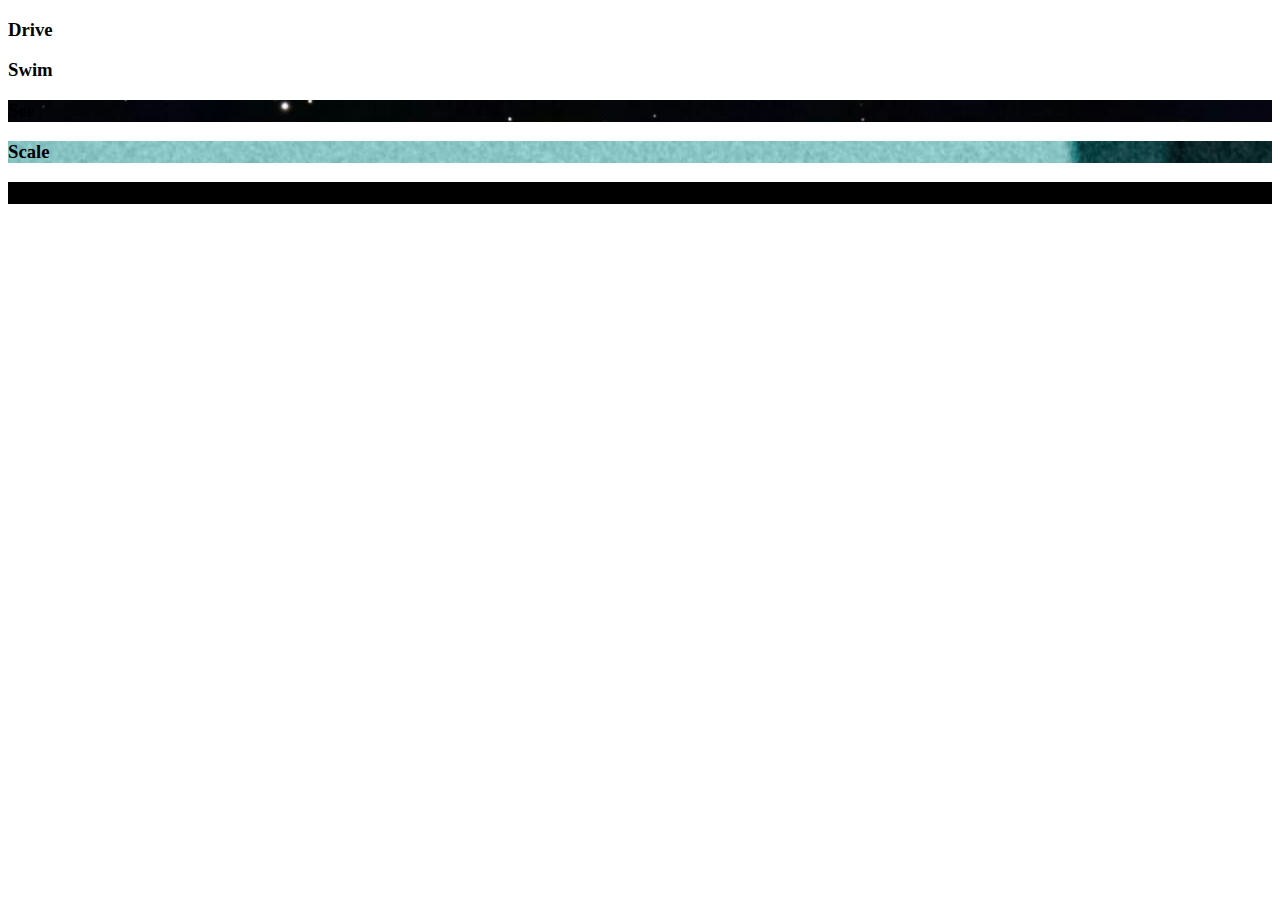
==== expanding.html @ cea56746 "Wed, Feb 28, 2024, 10:10 AM -08:00" ====
<!DOCTYPE html>
<html lang= "eng">
    <head>
        <title>Expanding</title>
        <link rel = "stylesheet" href="css/epanding.css">

    </head>
    <body>
        <div class = "container">
            <div class = "panel" style="background-image: url('css/images/cityscape.jpg')">
                <h3> Drive </h3>
                    </div>
            <div class = "panel" style="background-image: url('css/images/dive.jpg')">
                <h3> Swim </h3>
                    </div>
            <div class = "panel" style="background-image: url('css/images/galaxy.jpg')">
                <h3> See </h3>
                    </div>
            <div class = "panel" style="background-image: url('css/images/skyscraper.jpg')">
                <h3> Scale </h3>
                    </div>
            <div class = "panel" style="background-image: url('css/images/peopleinside.jpg')">
                <h3> Look </h3>
                    </div>
        </div>
    </body>
<script src = "js/expanding..js"></script>
</html>
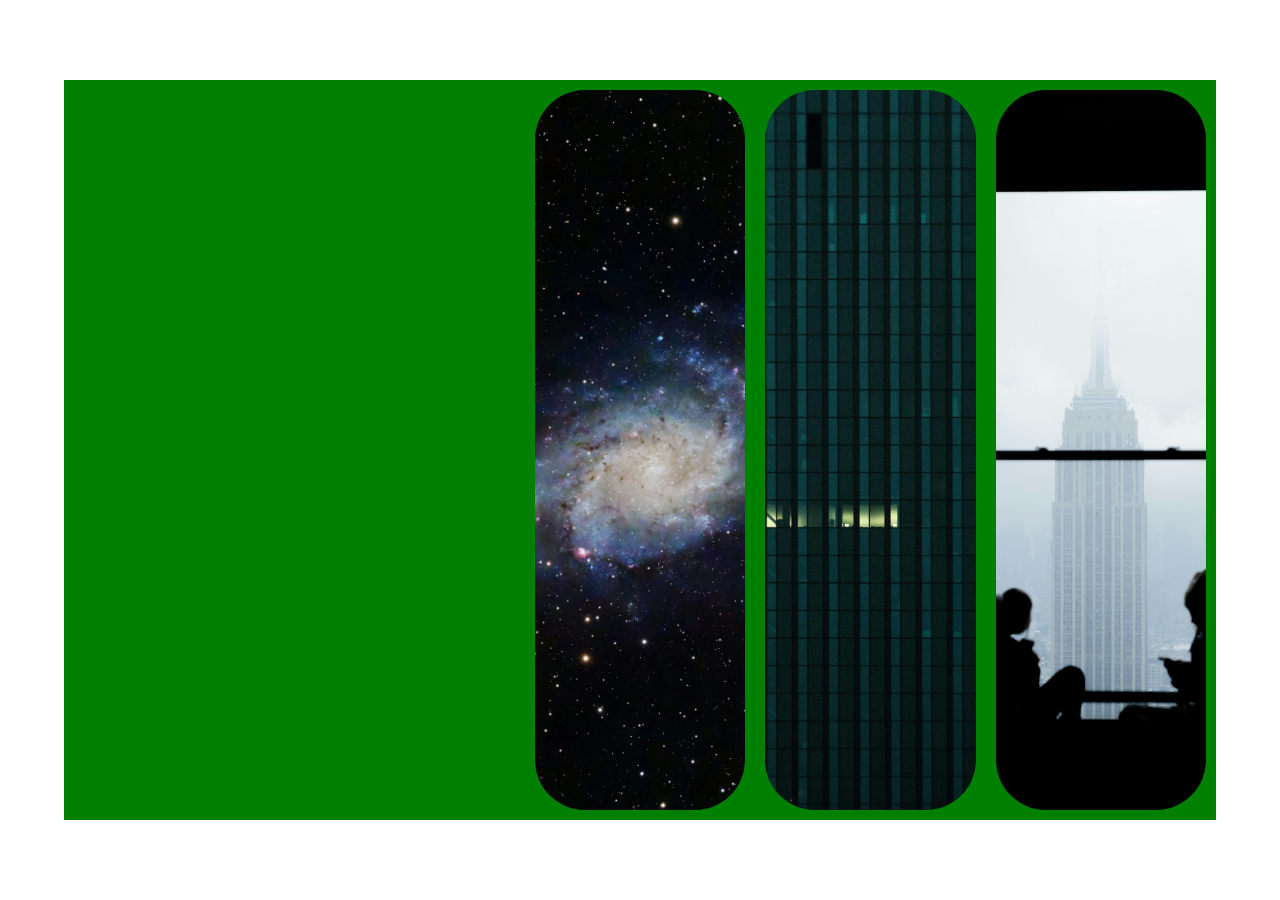
==== commit c78b3a8e: "Wed, Feb 28, 2024, 10:16 AM -08:00" ====
--- a/expanding.html
+++ b/expanding.html
@@ -1,8 +1,9 @@
+
 <!DOCTYPE html>
-<html lang= "eng">
+<html lang= "en">
     <head>
         <title>Expanding</title>
-        <link rel = "stylesheet" href="css/epanding.css">
+        <link rel = "stylesheet" href ="css/expanding.css">
 
     </head>
     <body>
--- a/css/expanding.css
+++ b/css/expanding.css
@@ -0,0 +1,69 @@
+
+
+* {
+    box-sizing: border-box;
+}
+
+body {
+    height: 100vh;
+    display: flex;
+    align-items: center;
+    justify-content: center;
+    margin: 0;
+}
+
+
+.container {
+    width: 90vw;
+    background-color: green;
+    display: flex;
+
+}
+
+.panel {
+    background-size: cover;
+    background-position: center;
+    background-repeat: no repeat;
+    height: 80vh;
+    border-radius: 50px;
+    color: white;
+    cursor: pointer;
+    flex: 0.5;
+    margin: 10px;
+    position: relative;
+    transition: flex is ease-in;
+
+}
+
+.panel.active {
+    flex: 5;
+}
+
+
+.panel h3 {
+    font-size: 24px;
+    position: absolute;
+    bottom: 20px;
+    left: 20px;
+    margin: 0;
+    opacity: 0;
+}
+
+
+.panel.active h3 {
+    opacity: 1;
+    transition: opacity .6s ease-in 0.4s;
+}
+
+
+@media (max-width: 480px) {
+    .panel:nth-of-type(4){
+        display: none;
+    }
+    .panel:nth-of-type(5){
+        display: none;
+    }
+    .container {
+        width: 100vw;
+    }
+}
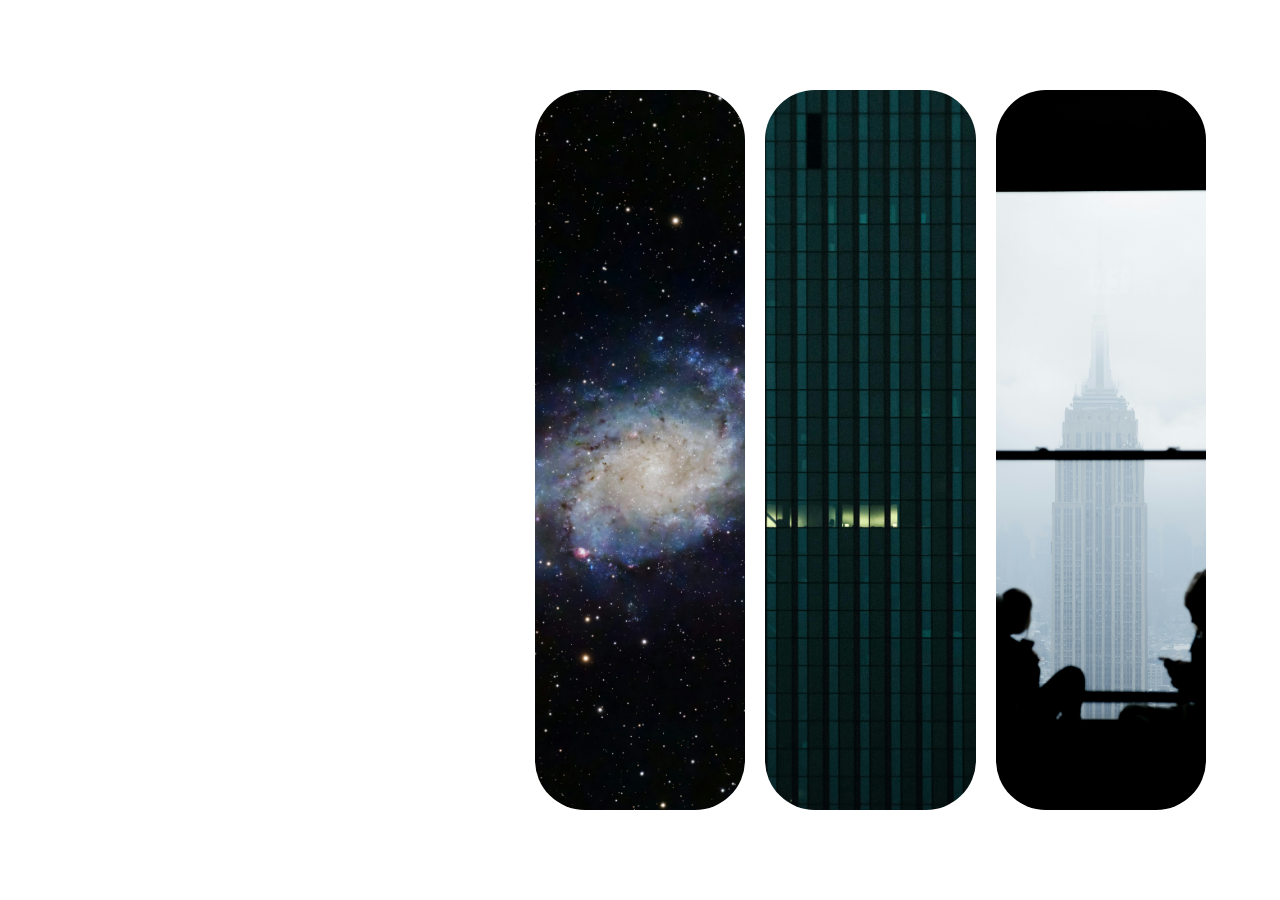
==== commit 99948182: "Wed, Feb 28, 2024, 10:18 AM -08:00" ====
--- a/expanding.html
+++ b/expanding.html
@@ -1,4 +1,3 @@
-
 <!DOCTYPE html>
 <html lang= "en">
     <head>
@@ -25,5 +24,5 @@
                     </div>
         </div>
     </body>
-<script src = "js/expanding..js"></script>
+<script src = "js/expanding.js"></script>
 </html>
--- a/css/expanding.css
+++ b/css/expanding.css
@@ -15,7 +15,6 @@
 
 .container {
     width: 90vw;
-    background-color: green;
     display: flex;
 
 }
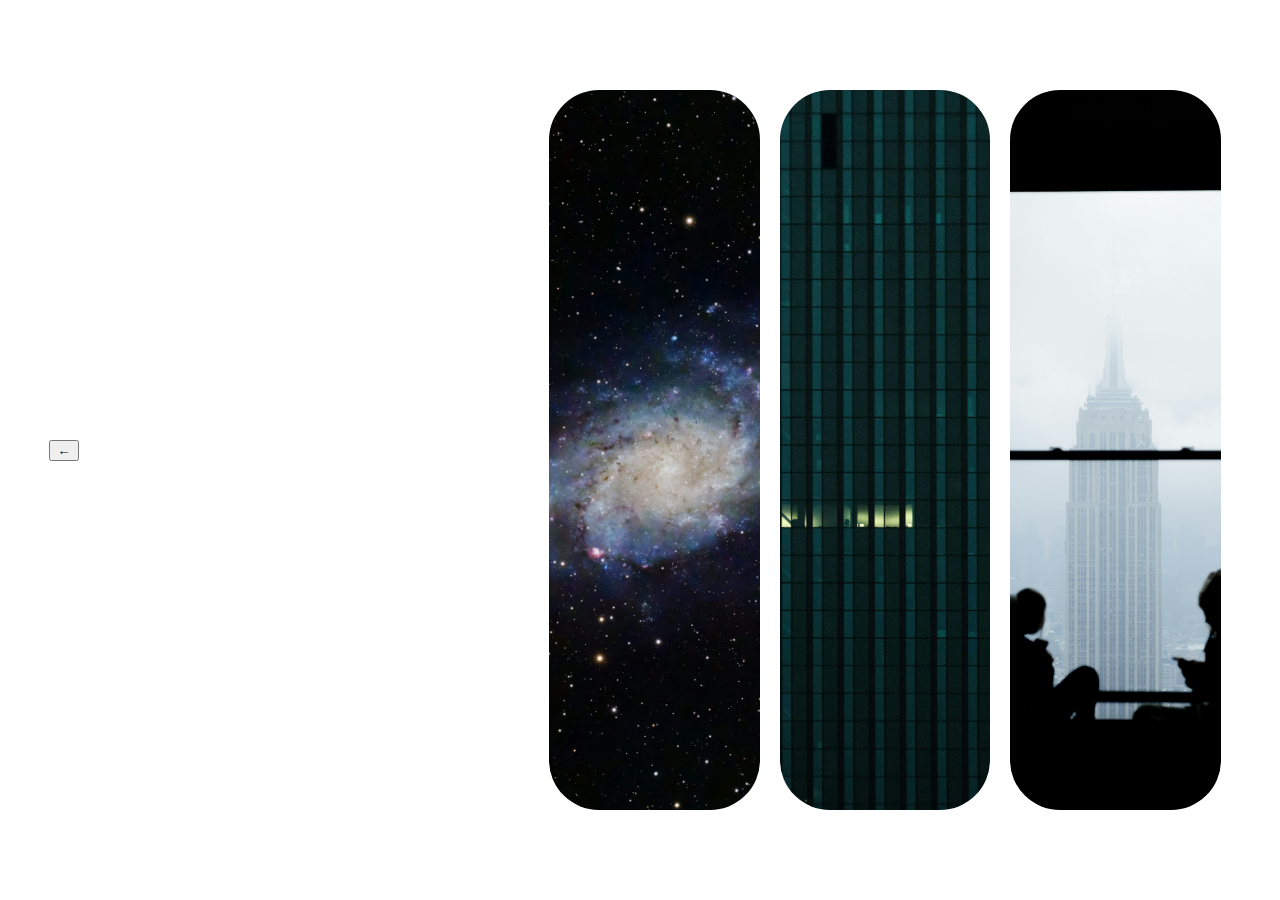
==== commit 7f25bf19: "Wed, Mar 13, 2024, 8:34 PM -07:00" ====
--- a/expanding.html
+++ b/expanding.html
@@ -6,6 +6,11 @@
 
     </head>
     <body>
+
+        <form>
+            <input type="button" value="←" onclick="history.back()">
+           </form>
+
         <div class = "container">
             <div class = "panel" style="background-image: url('css/images/cityscape.jpg')">
                 <h3> Drive </h3>
--- a/css/expanding.css
+++ b/css/expanding.css
@@ -30,7 +30,7 @@
     flex: 0.5;
     margin: 10px;
     position: relative;
-    transition: flex is ease-in;
+    transition: flex 1s ease-in;
 
 }
 
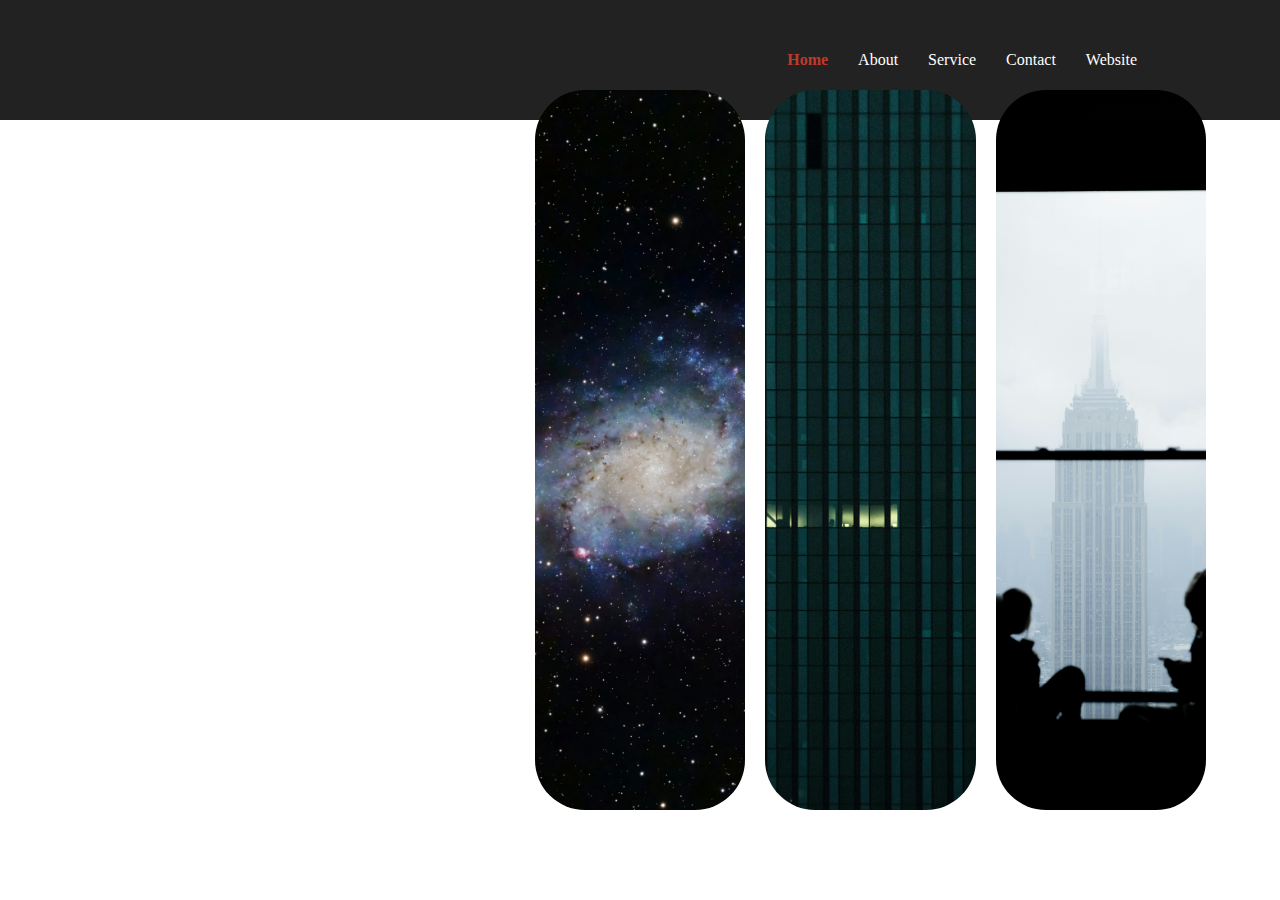
==== commit 2dc3d726: "Sun, Mar 17, 2024, 6:25 PM -07:00" ====
--- a/expanding.html
+++ b/expanding.html
@@ -3,13 +3,22 @@
     <head>
         <title>Expanding</title>
         <link rel = "stylesheet" href ="css/expanding.css">
+        <link rel = "stylesheet" href ="css/universal.css">
 
     </head>
     <body>
-
-        <form>
-            <input type="button" value="←" onclick="history.back()">
-           </form>
+    <nav class = "nav">
+        <div class = "container">
+        <h1 class = "logo"><a href = "navigation.html"> </a></h1>
+        <ul>
+            <li><a href = "#" class = "current">Home</a></li>
+            <li><a href = "#">About</a></li>
+            <li><a href = "#" >Service</a></li>
+            <li><a href = "#" >Contact</a></li>
+            <li><a href = "https://mattrodriguez004.github.io/website1/" >Website</a></li>
+        </ul>
+        </div>
+    </nav>
 
         <div class = "container">
             <div class = "panel" style="background-image: url('css/images/cityscape.jpg')">
@@ -30,4 +39,5 @@
         </div>
     </body>
 <script src = "js/expanding.js"></script>
+<script src = "js/universal.js"></script>
 </html>
--- a/css/universal.css
+++ b/css/universal.css
@@ -0,0 +1,49 @@
+.nav {
+    position: fixed;
+    background-color: #222;
+    top: 0;
+    left: 0;
+    right: 0;
+    transition: all 0.3s ease-in-out;
+  }
+
+  .nav .container {
+    display: flex;
+    justify-content: space-between;
+    align-items: center;
+    padding: 20px 0;
+    transition: all 0.3s ease-in-out;
+  }
+
+  .nav ul {
+    display: flex;
+    list-style-type: none;
+    align-items: center;
+    justify-content: center;
+  }
+
+  .nav a {
+    color: white;
+    text-decoration: none;
+    padding: 7px 15px;
+    transition: all 0.3s ease-in-out;
+  }
+
+  .nav.active {
+    background-color: white;
+    box-shadow: 0 2px 10px rgba(0,0,0,0.3);
+  }
+
+  .nav.active a {
+    color: black;
+  }
+
+  .nav.active .container {
+    padding: 10px 0;
+  }
+
+  .nav a.current,
+  .nav a:hover {
+    color: rgb(192,57,43);
+    font-weight: bold;
+  }
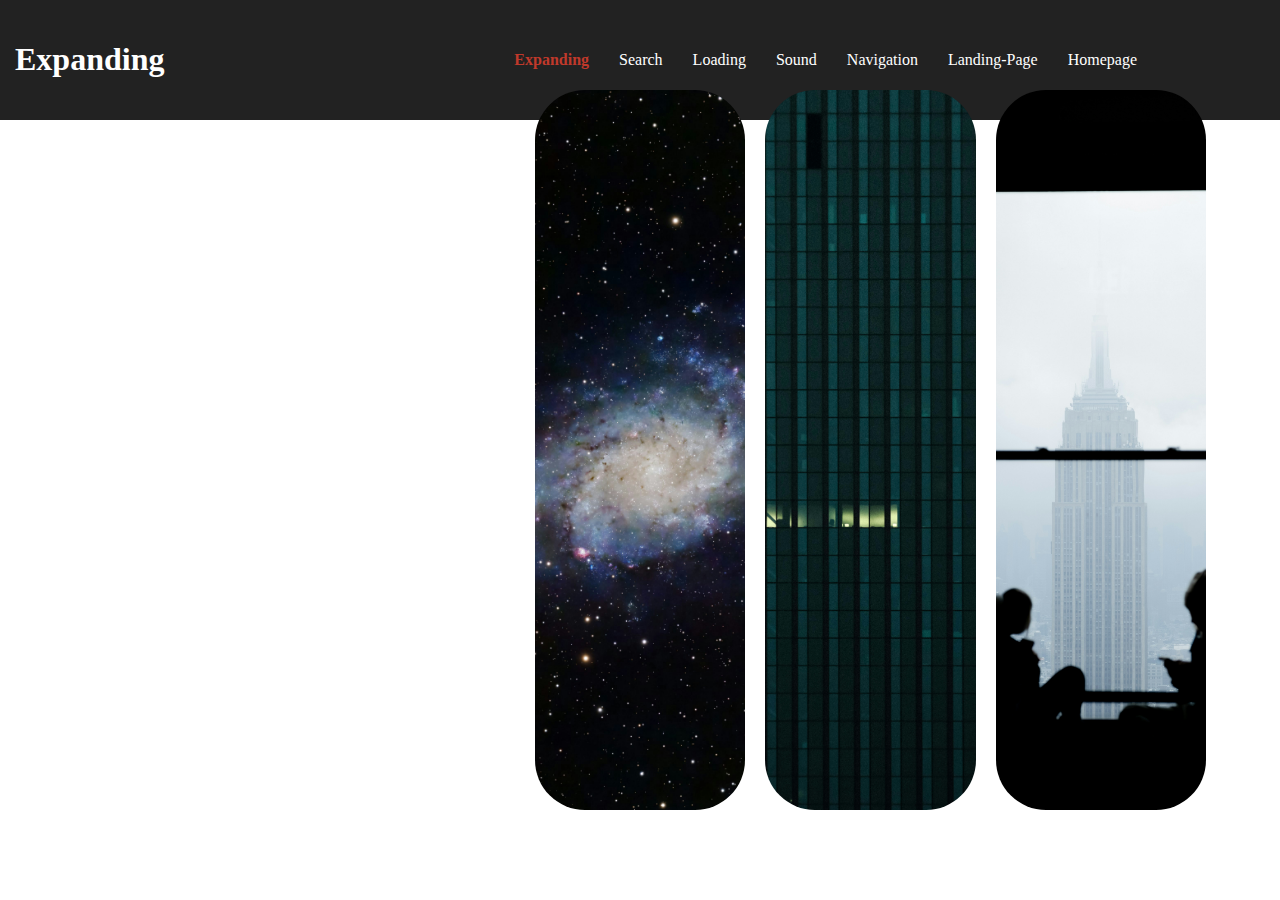
==== commit f286dbe2: "og" ====
--- a/expanding.html
+++ b/expanding.html
@@ -7,16 +7,19 @@
 
     </head>
     <body>
-    <nav class = "nav">
-        <div class = "container">
-        <h1 class = "logo"><a href = "navigation.html"> </a></h1>
-        <ul>
-            <li><a href = "#" class = "current">Home</a></li>
-            <li><a href = "#">About</a></li>
-            <li><a href = "#" >Service</a></li>
-            <li><a href = "#" >Contact</a></li>
-            <li><a href = "https://mattrodriguez004.github.io/website1/" >Website</a></li>
-        </ul>
+        <nav class="nav">
+            <div class="container">
+                <h1 class="logo"><a href="index.html"> Expanding</a></h1>
+                <ul>
+                    <li><a href="#" class="current">Expanding</a></li>
+                    <li><a href="http://127.0.0.1:5500/website1/search.html">Search</a></li>
+                    <li><a href="http://127.0.0.1:5500/website1/loading.html">Loading</a></li>
+                    <li><a href="http://127.0.0.1:5500/website1/sound.html">Sound</a></li>
+                    <li><a href="http://127.0.0.1:5500/website1/navigation.html">Navigation</a></li>
+                    <li><a href="http://127.0.0.1:5500/website1/landingpage.html">Landing-Page</a></li>
+                    <li><a href="https://mattrodriguez004.github.io/website1/">Homepage</a></li>
+
+                </ul>
         </div>
     </nav>
 
--- a/css/universal.css
+++ b/css/universal.css
@@ -1,3 +1,26 @@
+
+
+body {
+  height: 100vh;
+  display: flex;
+  align-items: center;
+  justify-content: center;
+  margin: 0;
+}
+
+
+.bg {
+  height: 100vh;
+  width: 100vw;
+  position: absolute;
+  z-index: -1;
+  background-image: url(images/indexbg.jpg);
+  background-position: center;
+  background-size: cover;
+  background-repeat: no-repeat;
+
+}
+
 .nav {
     position: fixed;
     background-color: #222;
@@ -47,3 +70,13 @@
     color: rgb(192,57,43);
     font-weight: bold;
   }
+
+
+  .spotify-player-container {
+    height  : 80vh;
+    width: 100%;
+    max-width: 500px;
+    margin: 0 auto;
+    border-radius: 12px;
+    overflow: hidden;
+  }
